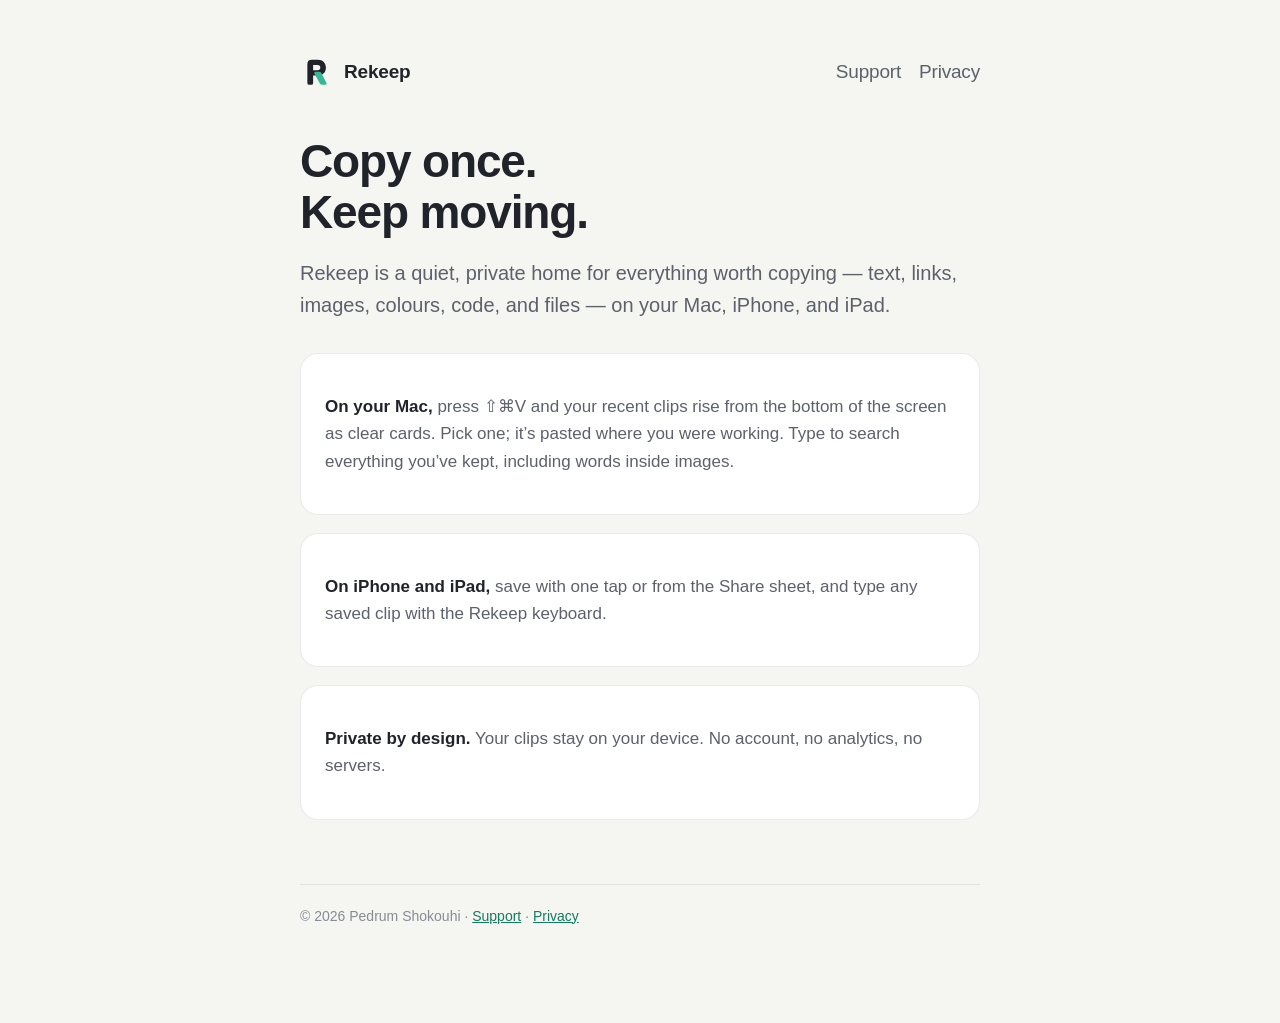
==== site/rekeep/index.html @ cfbbb4d7 "Keyboard, Shortcuts actions, Rekeep Pro (StoreKit 2), QC fixes, App Store package" ====
<!doctype html>
<html lang="en">
<head>
<meta charset="utf-8">
<meta name="viewport" content="width=device-width, initial-scale=1">
<title>Rekeep — Copy once. Keep moving.</title>
<meta name="description" content="A beautiful, private home for everything worth copying. For Mac, iPhone, and iPad.">
<link rel="icon" href="mark.svg">
<link rel="stylesheet" href="style.css">
</head>
<body>
<div class="wrap">
  <header><img src="mark.svg" alt=""><a href="./">Rekeep</a>
    <nav><a href="support.html">Support</a><a href="privacy.html">Privacy</a></nav></header>

  <h1>Copy once.<br>Keep moving.</h1>
  <p class="lede">Rekeep is a quiet, private home for everything worth copying — text, links, images, colours, code, and files — on your Mac, iPhone, and iPad.</p>

  <div class="card">
    <p><strong>On your Mac,</strong> press ⇧⌘V and your recent clips rise from the bottom of the screen as clear cards. Pick one; it’s pasted where you were working. Type to search everything you’ve kept, including words inside images.</p>
  </div>
  <div class="card">
    <p><strong>On iPhone and iPad,</strong> save with one tap or from the Share sheet, and type any saved clip with the Rekeep keyboard.</p>
  </div>
  <div class="card">
    <p><strong>Private by design.</strong> Your clips stay on your device. No account, no analytics, no servers.</p>
  </div>

  <footer>© 2026 Pedrum Shokouhi · <a href="support.html">Support</a> · <a href="privacy.html">Privacy</a></footer>
</div>
</body>
</html>
---- site/rekeep/style.css ----
:root {
  --paper: #F5F5F2; --card: #FFFFFF; --ink: #202329; --ink2: #5C616B; --ink3: #868B94;
  --jade: #157A61; --hair: rgba(0,0,0,.08);
}
@media (prefers-color-scheme: dark) {
  :root { --paper: #111318; --card: #1C1F25; --ink: #ECEDEF; --ink2: #A4A9B2; --ink3: #7C818A; --jade: #5AD3B2; --hair: rgba(255,255,255,.08); }
}
* { box-sizing: border-box; }
html { -webkit-text-size-adjust: 100%; }
body { margin: 0; background: var(--paper); color: var(--ink); font: 17px/1.6 -apple-system, BlinkMacSystemFont, "SF Pro Text", "Helvetica Neue", sans-serif; }
.wrap { max-width: 720px; margin: 0 auto; padding: 56px 20px 96px; }
header { display: flex; align-items: center; gap: 12px; margin-bottom: 48px; }
header img { width: 32px; height: 32px; }
header a { color: var(--ink); text-decoration: none; font-weight: 600; letter-spacing: -.01em; font-size: 19px; }
nav { margin-left: auto; display: flex; gap: 18px; font-size: 15px; }
nav a { color: var(--ink2); font-weight: 500; }
h1 { font-size: clamp(32px, 6vw, 46px); line-height: 1.1; letter-spacing: -.025em; margin: 0 0 12px; font-weight: 650; }
h2 { font-size: 21px; letter-spacing: -.01em; margin: 40px 0 8px; }
p, li { color: var(--ink2); }
strong { color: var(--ink); font-weight: 600; }
a { color: var(--jade); }
.lede { font-size: 20px; color: var(--ink2); margin-bottom: 32px; }
.card { background: var(--card); border: 1px solid var(--hair); border-radius: 18px; padding: 22px 24px; margin: 18px 0; }
.meta { color: var(--ink3); font-size: 14px; }
ul { padding-left: 20px; }
footer { margin-top: 64px; padding-top: 20px; border-top: 1px solid var(--hair); color: var(--ink3); font-size: 14px; }
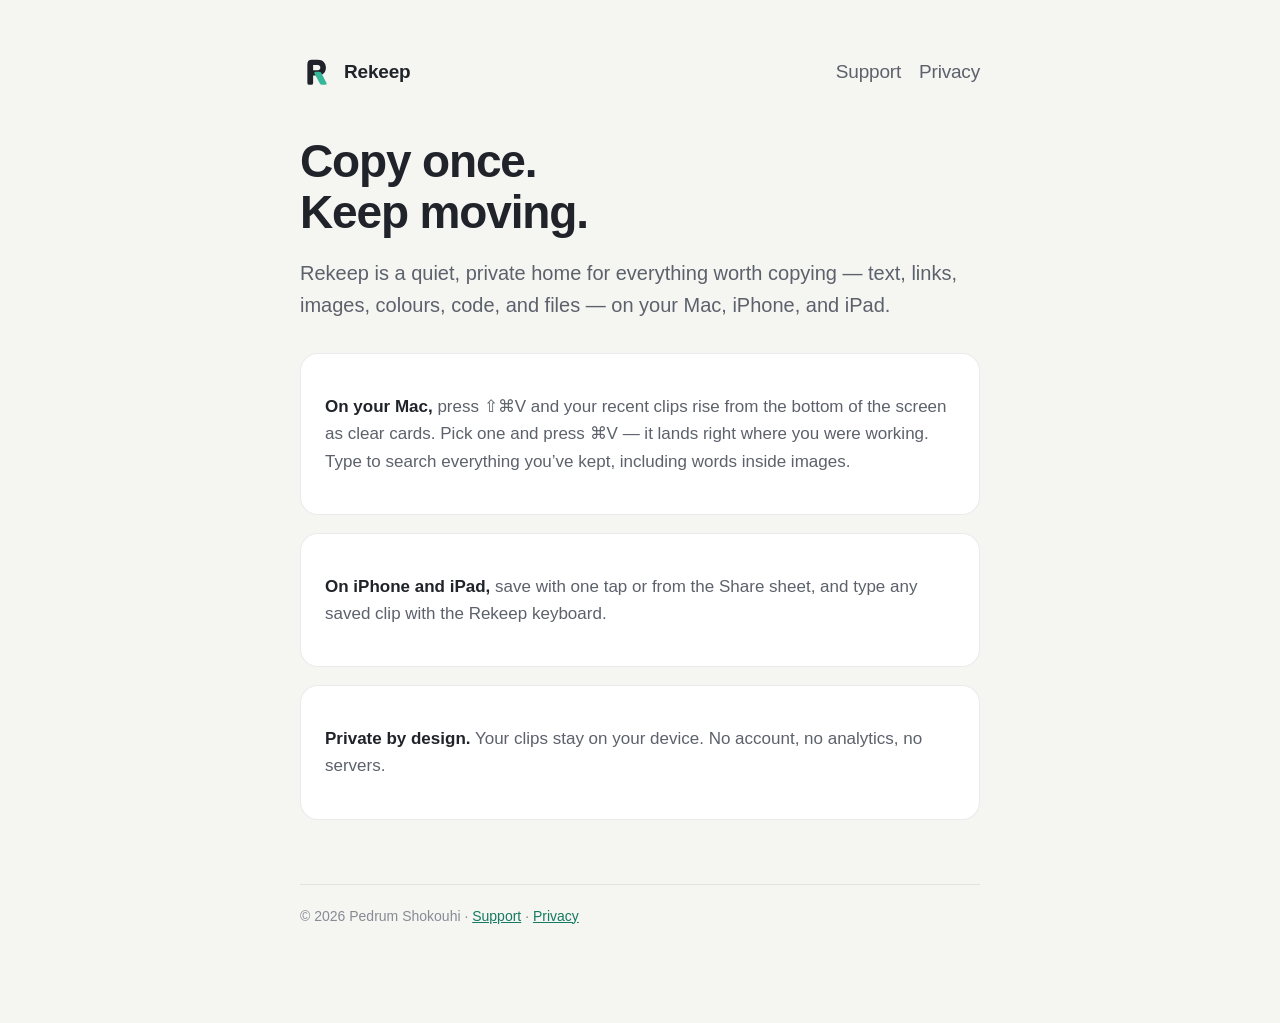
==== commit de046f43: "Mac: remove Accessibility-based auto-paste (App Review 2.4.5) Choosing a clip copies it and dismisse" ====
--- a/site/rekeep/index.html
+++ b/site/rekeep/index.html
@@ -17,7 +17,7 @@
   <p class="lede">Rekeep is a quiet, private home for everything worth copying — text, links, images, colours, code, and files — on your Mac, iPhone, and iPad.</p>
 
   <div class="card">
-    <p><strong>On your Mac,</strong> press ⇧⌘V and your recent clips rise from the bottom of the screen as clear cards. Pick one; it’s pasted where you were working. Type to search everything you’ve kept, including words inside images.</p>
+    <p><strong>On your Mac,</strong> press ⇧⌘V and your recent clips rise from the bottom of the screen as clear cards. Pick one and press ⌘V — it lands right where you were working. Type to search everything you’ve kept, including words inside images.</p>
   </div>
   <div class="card">
     <p><strong>On iPhone and iPad,</strong> save with one tap or from the Share sheet, and type any saved clip with the Rekeep keyboard.</p>
